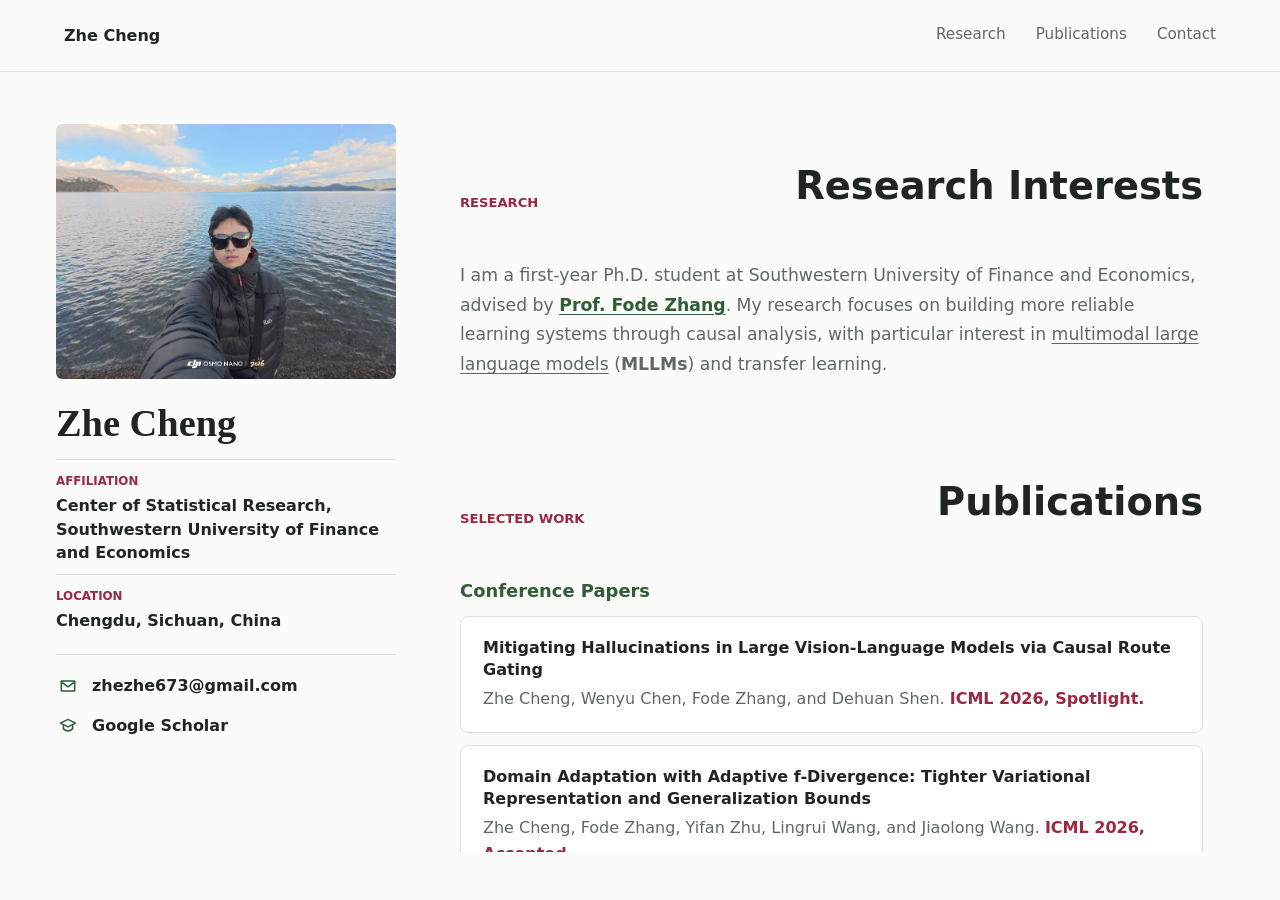
==== index.html @ ea68e7f3 "Use high-resolution profile photo cache key" ====
<!doctype html>
<html lang="en">
  <head>
    <meta charset="utf-8">
    <meta name="viewport" content="width=device-width, initial-scale=1">
    <meta
      name="description"
      content="Zhe Cheng, first-year Ph.D. student in Statistics at Southwestern University of Finance and Economics."
    >
    <title>Zhe Cheng | First-Year Statistics Ph.D. Student</title>
    <link rel="stylesheet" href="styles.css">
  </head>
  <body>
    <header class="site-header">
      <a class="brand" href="#top" aria-label="Zhe Cheng home">
        <span>Zhe Cheng</span>
      </a>
      <nav class="nav" aria-label="Primary navigation">
        <a href="#research">Research</a>
        <a href="#publications">Publications</a>
        <a href="#contact">Contact</a>
      </nav>
    </header>

    <div class="page-layout" id="top">
      <aside class="profile-sidebar" id="contact" aria-label="Profile and contact information">
        <div class="profile-card">
          <img class="profile-photo" src="assets/profile.jpg?v=20260520-hq" alt="Zhe Cheng">
          <h1 id="hero-title">Zhe Cheng</h1>

          <dl class="profile-info">
            <div>
              <dt>Affiliation</dt>
              <dd>Center of Statistical Research, Southwestern University of Finance and Economics</dd>
            </div>
            <div>
              <dt>Location</dt>
              <dd>Chengdu, Sichuan, China</dd>
            </div>
          </dl>

          <div class="profile-links" aria-label="Contact and profile links">
            <a class="profile-link" href="mailto:zhezhe673@gmail.com">
              <span class="link-icon" aria-hidden="true">
                <svg viewBox="0 0 24 24" focusable="false">
                  <path d="M4 6h16v12H4z"></path>
                  <path d="m4 7 8 6 8-6"></path>
                </svg>
              </span>
              <span>zhezhe673@gmail.com</span>
            </a>
            <a
              class="profile-link"
              href="https://scholar.google.com.pk/citations?hl=zh-CN&amp;user=y2R9KOwAAAAJ&amp;view_op=list_works&amp;sortby=pubdate"
            >
              <span class="link-icon" aria-hidden="true">
                <svg viewBox="0 0 24 24" focusable="false">
                  <path d="M12 4 3 8.5 12 13l9-4.5L12 4z"></path>
                  <path d="M6.5 11v4.5c1.7 1.6 3.5 2.4 5.5 2.4s3.8-.8 5.5-2.4V11"></path>
                </svg>
              </span>
              <span>Google Scholar</span>
            </a>
          </div>
        </div>
      </aside>

      <main class="content-main">
        <section class="section research-section" id="research" aria-labelledby="research-title">
          <div class="section-inner">
            <div class="section-heading">
              <p class="eyebrow">Research</p>
              <h2 id="research-title">Research Interests</h2>
            </div>

            <div class="research-panel">
              <p>
                I am a first-year Ph.D. student at Southwestern University of
                Finance and Economics, advised by
                <a href="https://fodezhang.github.io/">Prof. Fode Zhang</a>.
                My research focuses on building more reliable learning systems
                through causal analysis, with particular interest in
                <span class="underlined-term">multimodal large language models</span>
                (<strong>MLLMs</strong>) and transfer learning.
              </p>
            </div>
          </div>
        </section>

        <section class="section" id="publications" aria-labelledby="publications-title">
          <div class="section-inner">
            <div class="section-heading">
              <p class="eyebrow">Selected Work</p>
              <h2 id="publications-title">Publications</h2>
            </div>

          <div class="publication-group">
            <h3>Conference Papers</h3>
            <article class="publication">
              <p class="pub-title">
                Mitigating Hallucinations in Large Vision-Language Models via
                Causal Route Gating
              </p>
              <p class="pub-meta">
                Zhe Cheng, Wenyu Chen, Fode Zhang, and Dehuan Shen.
                <span>ICML 2026, Spotlight.</span>
              </p>
            </article>
            <article class="publication">
              <p class="pub-title">
                Domain Adaptation with Adaptive f-Divergence: Tighter
                Variational Representation and Generalization Bounds
              </p>
              <p class="pub-meta">
                Zhe Cheng, Fode Zhang, Yifan Zhu, Lingrui Wang, and Jiaolong Wang.
                <span>ICML 2026, Accepted.</span>
              </p>
            </article>
          </div>

          <div class="publication-group">
            <h3>Journal Articles</h3>
            <article class="publication">
              <p class="pub-title">
                Causality-Preserving Domain Generalization via Adaptive Fourier
                Mixup for RUL Prediction
              </p>
              <p class="pub-meta">
                Yifan Zhu, Wenyu Chen, Zhe Cheng, and Fode Zhang.
                <span>IEEE Transactions on Pattern Analysis and Machine Intelligence, 2026.</span>
              </p>
            </article>
            <article class="publication">
              <p class="pub-title">
                Order-Preserving Kernel Contrastive Learning With Applications
                to Cross-Domain RUL Prediction
              </p>
              <p class="pub-meta">
                Yifan Zhu, Fode Zhang, Wenyu Chen, Zhe Cheng, and Lijuan Shen.
                <span>IEEE Transactions on Reliability, 2026.</span>
              </p>
            </article>
            <article class="publication">
              <p class="pub-title">Randomized algorithms for tensor response regression</p>
              <p class="pub-meta">
                Zhe Cheng, X. Xu, Z. Song, et al.
                <span>Statistical Analysis and Data Mining: The ASA Data Science Journal, 2023.</span>
              </p>
            </article>
            <article class="publication">
              <p class="pub-title">
                Low tubal rank tensor completion based on singular value factors
              </p>
              <p class="pub-meta">
                Z. Song, X. Xu, Zhe Cheng, et al.
                <span>International Journal of Computer Mathematics, 2023.</span>
              </p>
            </article>
            <article class="publication">
              <p class="pub-title">
                Bayesian Variable Selection Based on the Tobit Quantile Regression Model
              </p>
              <p class="pub-meta">
                Weihua Zhao, Ling Wang, Zhe Cheng, et al.
                <span>Chinese Management Science, 2022.</span>
              </p>
            </article>
          </div>

          <div class="publication-group">
            <h3>Under Review</h3>
            <article class="publication">
              <p class="pub-title">
                When Does Rank Limit LoRA? A Local Dense-vs-Low-Rank Gap Diagnostic
              </p>
              <p class="pub-meta">Zhe Cheng, Zihao Song, and Fode Zhang. <span>2026.</span></p>
            </article>
            <article class="publication">
              <p class="pub-title">
                Reliability-Aware Information Bottleneck Adaptation for
                Cross-Domain Remaining Useful Life Prediction
              </p>
              <p class="pub-meta">Zhe Cheng, Fode Zhang, Yifan Zhu, and Hon Keung Tony Ng. <span>2025.</span></p>
            </article>
            <article class="publication">
              <p class="pub-title">
                Mitigating Distal Interference in Continual Learning through
                Locally Gated Kolmogorov&ndash;Arnold Networks
              </p>
              <p class="pub-meta">Zhe Cheng and Bin Liu. <span>2025.</span></p>
            </article>
            <article class="publication">
              <p class="pub-title">
                Distributionally Robust Domain Adversarial Generalization
                Approach Based on (f, Gamma)-Divergence
              </p>
              <p class="pub-meta">Jiaolong Wang, Fode Zhang, Linrui Wang, and Zhe Cheng. <span>2025.</span></p>
            </article>
          </div>
          </div>
        </section>

        <section class="section info-section" aria-labelledby="grants-title">
          <div class="section-inner">
            <div class="section-heading">
              <p class="eyebrow">Funding</p>
              <h2 id="grants-title">Research Grants</h2>
            </div>

            <div class="info-list">
              <article class="info-item">
                <p class="info-year">2025</p>
                <div>
                  <h3>Principal Investigator</h3>
                  <p>Fundamental Research Funds for the Central Universities (JBK2507005).</p>
                  <p class="muted">Causal Representation Learning for Cross-Domain RUL Prediction.</p>
                </div>
              </article>
            </div>
          </div>
        </section>

        <section class="section info-section" aria-labelledby="awards-title">
          <div class="section-inner">
            <div class="section-heading">
              <p class="eyebrow">Recognition</p>
              <h2 id="awards-title">Awards</h2>
            </div>

            <div class="info-list">
              <article class="info-item">
                <p class="info-year">2024</p>
                <div>
                  <h3>National Second Prize</h3>
                  <p>Huawei Cup Graduate Student Mathematical Modeling Competition.</p>
                </div>
              </article>
              <article class="info-item">
                <p class="info-year">2023</p>
                <div>
                  <h3>National Third Prize</h3>
                  <p>Huawei Cup Graduate Student Mathematical Modeling Competition.</p>
                </div>
              </article>
            </div>
          </div>
        </section>
      </main>
    </div>

  </body>
</html>
---- styles.css ----
:root {
  color-scheme: light;
  --ink: #1f2522;
  --muted: #5f6864;
  --line: #d9e3dd;
  --paper: #fbfcfa;
  --white: #ffffff;
  --green: #547d46;
  --green-dark: #315c36;
  --ruby: #9b2743;
  --gold: #c88a2f;
  --mint: #edf5ef;
  --rose: #f8eef1;
  --shadow: 0 20px 50px rgba(31, 37, 34, 0.08);
  --max: 1240px;
}

* {
  box-sizing: border-box;
}

html {
  scroll-behavior: smooth;
}

body {
  margin: 0;
  color: var(--ink);
  background: var(--paper);
  font-family:
    Inter, ui-sans-serif, system-ui, -apple-system, BlinkMacSystemFont, "Segoe UI",
    sans-serif;
  line-height: 1.6;
}

a {
  color: inherit;
  text-decoration: none;
}

.site-header {
  position: sticky;
  top: 0;
  z-index: 20;
  display: flex;
  align-items: center;
  justify-content: space-between;
  gap: 24px;
  min-height: 72px;
  padding: 14px clamp(20px, 5vw, 64px);
  background: rgba(251, 252, 250, 0.93);
  border-bottom: 1px solid rgba(217, 227, 221, 0.82);
  backdrop-filter: blur(16px);
}

.brand {
  display: inline-flex;
  align-items: center;
  gap: 10px;
  font-weight: 800;
}

.nav {
  display: flex;
  align-items: center;
  gap: clamp(14px, 3vw, 30px);
  color: var(--muted);
  font-size: 0.95rem;
}

.nav a {
  padding: 6px 0;
  border-bottom: 2px solid transparent;
}

.nav a:hover,
.nav a:focus-visible {
  color: var(--ink);
  border-color: var(--ruby);
}

.page-layout {
  display: grid;
  grid-template-columns: minmax(260px, 340px) minmax(0, 1fr);
  gap: clamp(34px, 5vw, 64px);
  max-width: var(--max);
  margin: 0 auto;
  padding: clamp(28px, 4vw, 48px) clamp(20px, 5vw, 36px)
    clamp(72px, 9vw, 112px);
  align-items: start;
}

.profile-sidebar,
.content-main {
  min-width: 0;
}

.profile-card {
  padding: 4px 0;
}

.profile-photo {
  display: block;
  width: 100%;
  aspect-ratio: 4 / 3;
  object-fit: cover;
  border-radius: 6px;
  margin-bottom: 26px;
}

.eyebrow {
  margin: 0 0 12px;
  color: var(--ruby);
  font-size: 0.82rem;
  font-weight: 800;
  letter-spacing: 0;
  text-transform: uppercase;
}

h1,
h2,
h3,
p {
  margin-top: 0;
}

h1 {
  margin-bottom: 18px;
  font-family: Georgia, "Times New Roman", serif;
  font-size: clamp(2.35rem, 3vw, 3rem);
  line-height: 0.95;
  letter-spacing: 0;
  overflow-wrap: break-word;
}

h2 {
  margin-bottom: 18px;
  font-size: clamp(1.8rem, 3vw, 2.6rem);
  line-height: 1.12;
  letter-spacing: 0;
}

h3 {
  margin-bottom: 10px;
  font-size: 1.03rem;
  line-height: 1.3;
  letter-spacing: 0;
}

.profile-info {
  display: grid;
  gap: 10px;
  margin: 18px 0 0;
  padding: 0;
}

.profile-info div {
  padding-top: 12px;
  border-top: 1px solid var(--line);
}

.profile-info dt {
  margin-bottom: 3px;
  color: var(--ruby);
  font-size: 0.74rem;
  font-weight: 850;
  letter-spacing: 0;
  text-transform: uppercase;
}

.profile-info dd {
  margin: 0;
  color: var(--ink);
  font-weight: 750;
  line-height: 1.45;
}

.profile-links {
  display: grid;
  gap: 14px;
  margin-top: 22px;
  padding-top: 18px;
  border-top: 1px solid var(--line);
}

.profile-link {
  display: grid;
  grid-template-columns: 24px minmax(0, 1fr);
  align-items: center;
  gap: 12px;
  color: var(--ink);
  font-weight: 800;
  overflow-wrap: anywhere;
}

.profile-link:hover,
.profile-link:focus-visible {
  color: var(--green-dark);
}

.link-icon {
  display: grid;
  width: 24px;
  height: 24px;
  place-items: center;
  color: var(--green-dark);
}

.link-icon svg {
  width: 20px;
  height: 20px;
  fill: none;
  stroke: currentColor;
  stroke-width: 1.8;
  stroke-linecap: round;
  stroke-linejoin: round;
}

.section {
  padding: clamp(24px, 4vw, 44px) 0 clamp(64px, 8vw, 96px);
}

.research-section {
  padding-bottom: clamp(34px, 5vw, 56px);
}

.section-soft {
  background: var(--white);
  border-block: 1px solid var(--line);
}

.section-inner {
  min-width: 0;
  max-width: var(--max);
  margin: 0 auto;
}

.section-heading {
  display: flex;
  align-items: end;
  justify-content: space-between;
  gap: 24px;
  margin-bottom: 34px;
}

.research-panel {
  max-width: 840px;
  padding: 2px 0 0;
}

.research-panel p {
  margin-bottom: 0;
  color: var(--muted);
  font-size: clamp(1.03rem, 1.35vw, 1.12rem);
  line-height: 1.72;
}

.research-panel a {
  color: var(--green-dark);
  font-weight: 850;
  text-decoration: underline;
  text-decoration-thickness: 1px;
  text-underline-offset: 3px;
}

.underlined-term {
  text-decoration: underline;
  text-decoration-thickness: 1px;
  text-underline-offset: 3px;
}

.publication-group {
  margin-top: 38px;
}

.publication-group h3 {
  margin-bottom: 14px;
  color: var(--green-dark);
  font-size: 1.12rem;
}

.publication {
  padding: 20px 22px;
  background: var(--white);
  border: 1px solid var(--line);
  border-radius: 8px;
}

.publication + .publication {
  margin-top: 12px;
}

.pub-title {
  margin-bottom: 6px;
  color: var(--ink);
  font-weight: 850;
  line-height: 1.35;
}

.pub-meta {
  margin-bottom: 0;
  color: var(--muted);
}

.pub-meta span {
  color: var(--ruby);
  font-weight: 750;
}

.info-section {
  padding-top: 0;
}

.info-list {
  border-top: 1px solid var(--line);
}

.info-item {
  display: grid;
  grid-template-columns: 100px minmax(0, 1fr);
  gap: 28px;
  padding: 22px 0;
  border-bottom: 1px solid var(--line);
}

.info-year {
  margin-bottom: 0;
  color: var(--ruby);
  font-weight: 850;
}

.info-item h3 {
  margin-bottom: 6px;
  font-size: 1.05rem;
}

.info-item p {
  margin-bottom: 4px;
}

.muted {
  color: var(--muted);
}

:focus-visible {
  outline: 3px solid rgba(200, 138, 47, 0.72);
  outline-offset: 3px;
}

@media (min-width: 901px) {
  html,
  body {
    height: 100%;
    overflow: hidden;
  }

  .page-layout {
    height: calc(100vh - 72px);
    overflow: hidden;
    padding-bottom: clamp(28px, 4vw, 48px);
  }

  .profile-sidebar {
    height: 100%;
  }

  .profile-card {
    height: 100%;
  }

  .content-main {
    height: 100%;
    overflow-y: auto;
    padding-right: 6px;
    scrollbar-gutter: stable;
  }
}

@media (max-width: 900px) {
  .site-header {
    align-items: flex-start;
    flex-direction: column;
    gap: 12px;
  }

  .nav {
    width: 100%;
    overflow-x: auto;
    padding-bottom: 4px;
  }

  .page-layout {
    grid-template-columns: 1fr;
  }
}

@media (max-width: 620px) {
  .site-header {
    padding: 12px 18px;
  }

  .page-layout {
    padding-inline: 18px;
  }

  h1 {
    font-size: clamp(2.65rem, 13vw, 3.45rem);
  }

  .profile-card {
    padding: 18px;
  }

  .publication {
    padding: 18px;
  }

  .info-item {
    grid-template-columns: 1fr;
    gap: 6px;
  }
}
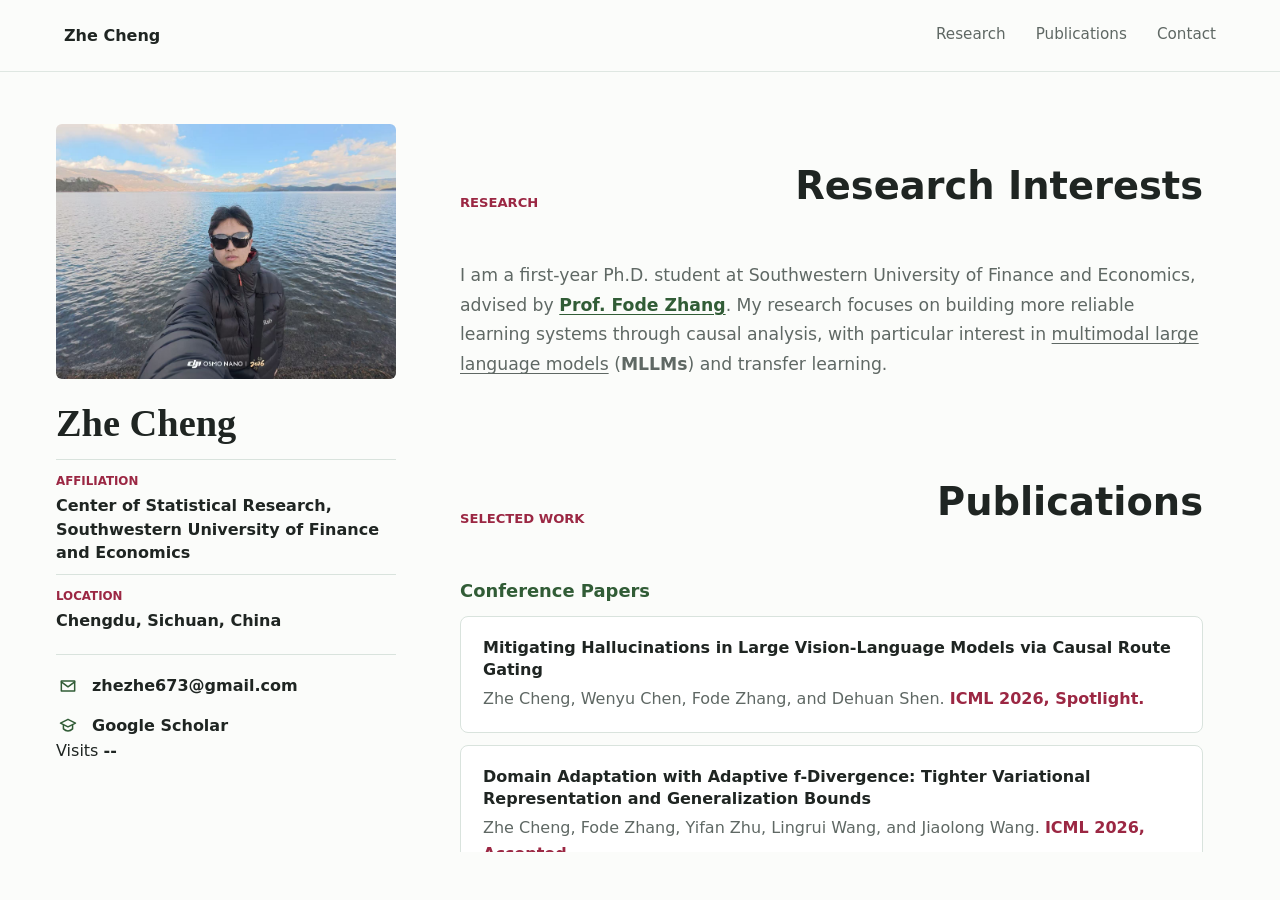
==== commit 6782a540: "Add minimal visit counter" ====
--- a/index.html
+++ b/index.html
@@ -9,6 +9,7 @@
     >
     <title>Zhe Cheng | First-Year Statistics Ph.D. Student</title>
     <link rel="stylesheet" href="styles.css">
+    <script defer src="https://busuanzi.ibruce.info/busuanzi/2.3/busuanzi.pure.mini.js"></script>
   </head>
   <body>
     <header class="site-header">
@@ -62,6 +63,11 @@
               <span>Google Scholar</span>
             </a>
           </div>
+
+          <div class="visit-counter" id="busuanzi_container_site_pv" aria-label="Site visits">
+            <span>Visits</span>
+            <strong id="busuanzi_value_site_pv">--</strong>
+          </div>
         </div>
       </aside>
 
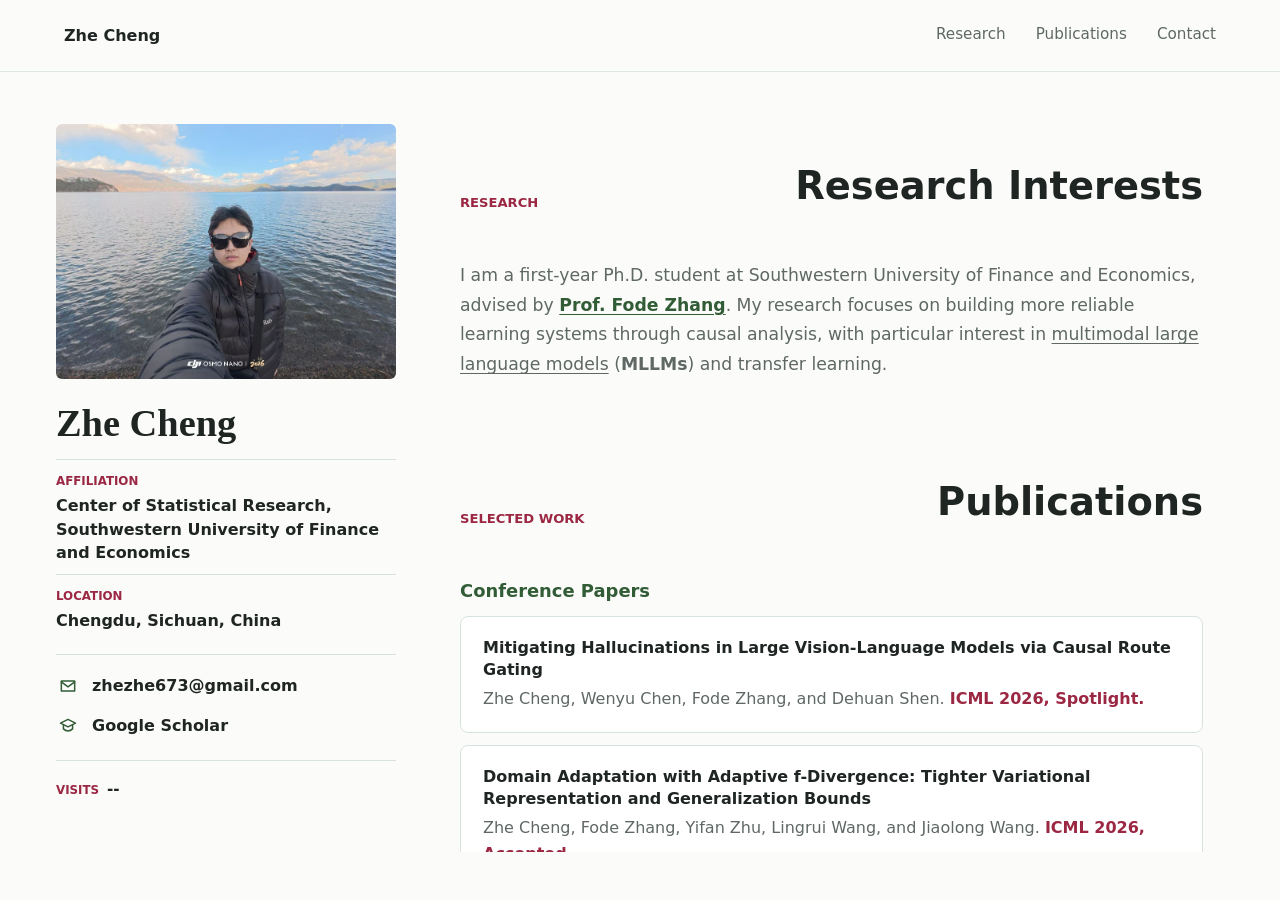
==== commit 591b52c0: "Bust stylesheet cache for visit counter" ====
--- a/index.html
+++ b/index.html
@@ -8,7 +8,7 @@
       content="Zhe Cheng, first-year Ph.D. student in Statistics at Southwestern University of Finance and Economics."
     >
     <title>Zhe Cheng | First-Year Statistics Ph.D. Student</title>
-    <link rel="stylesheet" href="styles.css">
+    <link rel="stylesheet" href="styles.css?v=20260520-counter">
     <script defer src="https://busuanzi.ibruce.info/busuanzi/2.3/busuanzi.pure.mini.js"></script>
   </head>
   <body>
--- a/styles.css
+++ b/styles.css
@@ -216,6 +216,30 @@
   stroke-linejoin: round;
 }
 
+.visit-counter {
+  display: flex;
+  gap: 8px;
+  align-items: baseline;
+  margin-top: 22px;
+  padding-top: 16px;
+  border-top: 1px solid var(--line);
+  color: var(--muted);
+  font-size: 0.86rem;
+}
+
+.visit-counter span {
+  color: var(--ruby);
+  font-size: 0.74rem;
+  font-weight: 850;
+  text-transform: uppercase;
+}
+
+.visit-counter strong {
+  color: var(--ink);
+  font-size: 0.95rem;
+  font-weight: 800;
+}
+
 .section {
   padding: clamp(24px, 4vw, 44px) 0 clamp(64px, 8vw, 96px);
 }
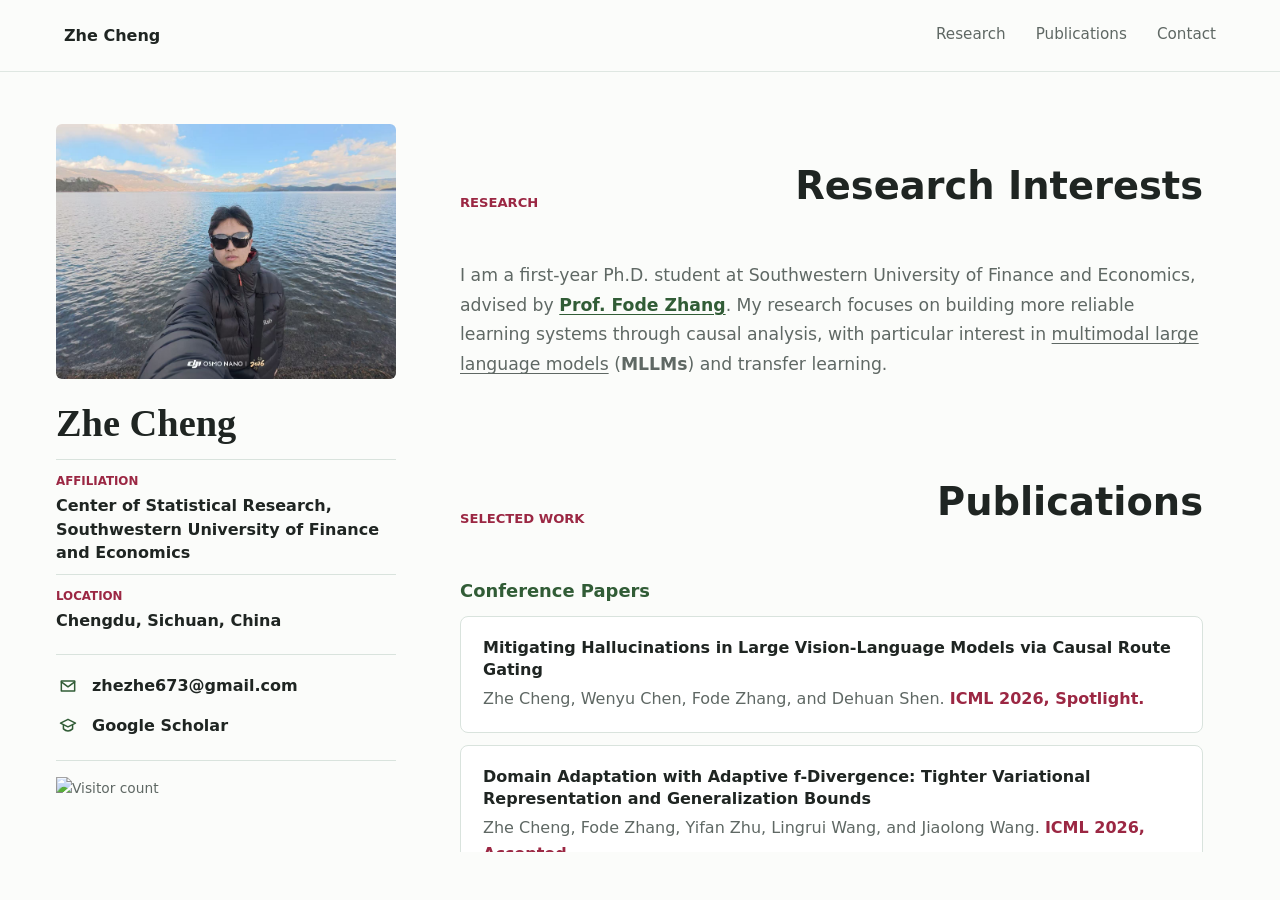
==== commit 1afa95b2: "Use static visitor badge" ====
--- a/index.html
+++ b/index.html
@@ -8,8 +8,7 @@
       content="Zhe Cheng, first-year Ph.D. student in Statistics at Southwestern University of Finance and Economics."
     >
     <title>Zhe Cheng | First-Year Statistics Ph.D. Student</title>
-    <link rel="stylesheet" href="styles.css?v=20260520-counter">
-    <script defer src="https://busuanzi.ibruce.info/busuanzi/2.3/busuanzi.pure.mini.js"></script>
+    <link rel="stylesheet" href="styles.css?v=20260520-counter2">
   </head>
   <body>
     <header class="site-header">
@@ -64,9 +63,11 @@
             </a>
           </div>
 
-          <div class="visit-counter" id="busuanzi_container_site_pv" aria-label="Site visits">
-            <span>Visits</span>
-            <strong id="busuanzi_value_site_pv">--</strong>
+          <div class="visit-counter" aria-label="Site visits">
+            <img
+              src="https://visitor-badge.laobi.icu/badge?page_id=zhezhe673.github.io&amp;left_text=Visits"
+              alt="Visitor count"
+            >
           </div>
         </div>
       </aside>
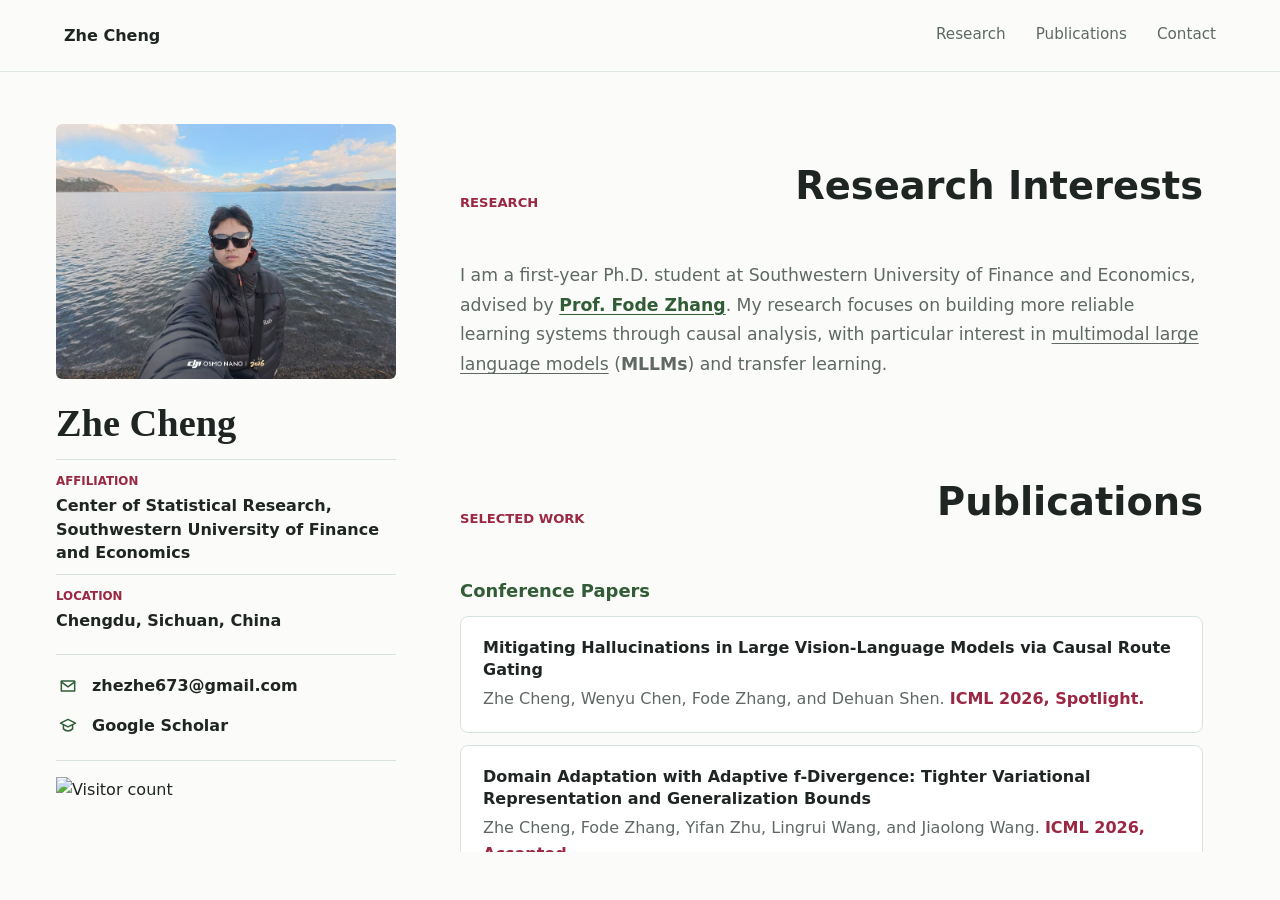
==== commit 66a9213a: "Add search metadata" ====
--- a/index.html
+++ b/index.html
@@ -7,7 +7,17 @@
       name="description"
       content="Zhe Cheng, first-year Ph.D. student in Statistics at Southwestern University of Finance and Economics."
     >
+    <meta name="robots" content="index, follow">
+    <meta property="og:title" content="Zhe Cheng">
+    <meta
+      property="og:description"
+      content="First-year Ph.D. student in Statistics at Southwestern University of Finance and Economics."
+    >
+    <meta property="og:type" content="website">
+    <meta property="og:url" content="https://zhezhe673.github.io/">
+    <meta property="og:image" content="https://zhezhe673.github.io/assets/profile.jpg">
     <title>Zhe Cheng | First-Year Statistics Ph.D. Student</title>
+    <link rel="canonical" href="https://zhezhe673.github.io/">
     <link rel="stylesheet" href="styles.css?v=20260520-counter2">
   </head>
   <body>
--- a/styles.css
+++ b/styles.css
@@ -217,27 +217,15 @@
 }
 
 .visit-counter {
-  display: flex;
-  gap: 8px;
-  align-items: baseline;
   margin-top: 22px;
   padding-top: 16px;
   border-top: 1px solid var(--line);
-  color: var(--muted);
-  font-size: 0.86rem;
-}
-
-.visit-counter span {
-  color: var(--ruby);
-  font-size: 0.74rem;
-  font-weight: 850;
-  text-transform: uppercase;
-}
-
-.visit-counter strong {
-  color: var(--ink);
-  font-size: 0.95rem;
-  font-weight: 800;
+}
+
+.visit-counter img {
+  display: block;
+  width: auto;
+  height: 20px;
 }
 
 .section {
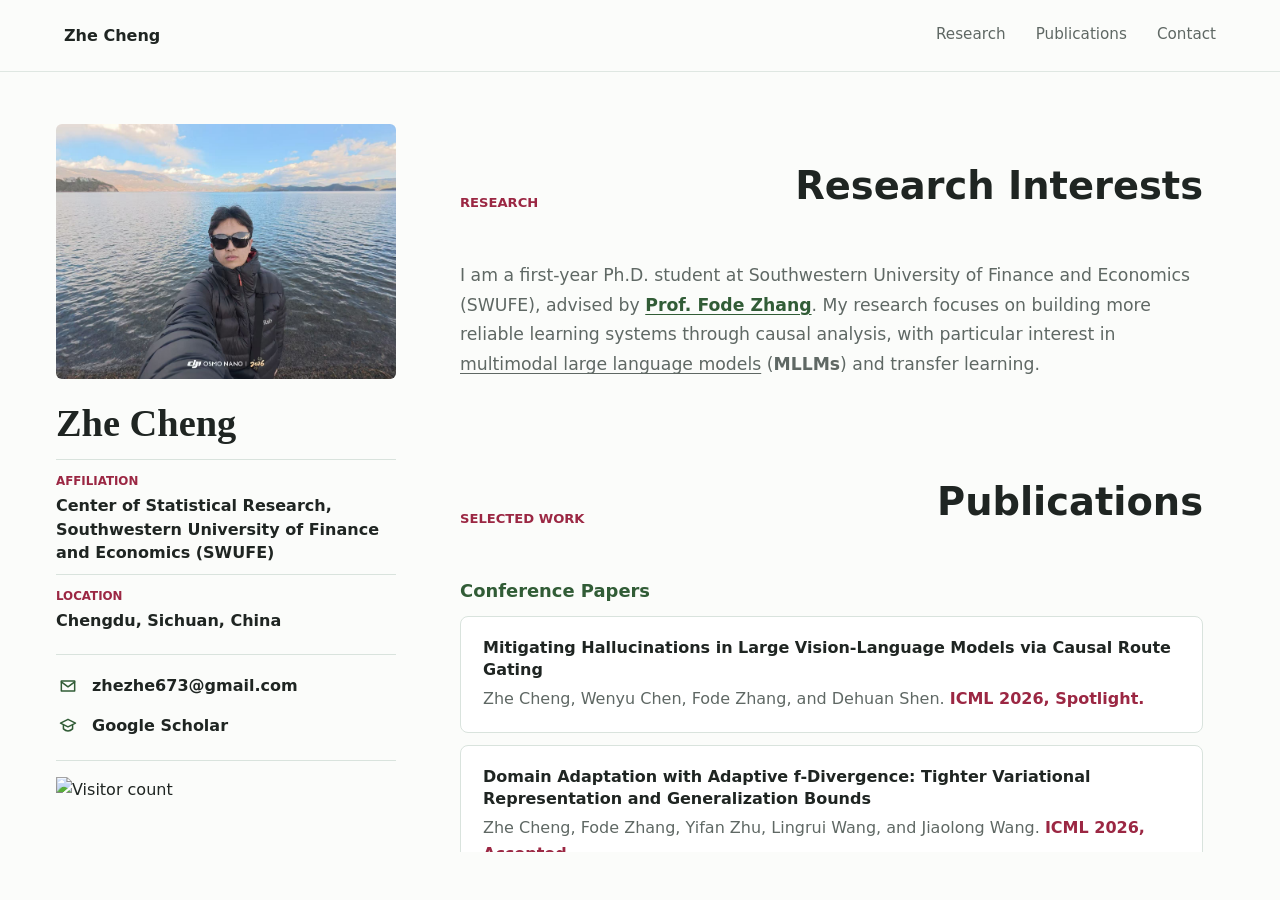
==== commit 2f8f50ea: "Add SWUFE abbreviation" ====
--- a/index.html
+++ b/index.html
@@ -5,20 +5,31 @@
     <meta name="viewport" content="width=device-width, initial-scale=1">
     <meta
       name="description"
-      content="Zhe Cheng, first-year Ph.D. student in Statistics at Southwestern University of Finance and Economics."
+      content="Zhe Cheng's academic homepage, including research interests, publications, and contact information."
     >
     <meta name="robots" content="index, follow">
     <meta property="og:title" content="Zhe Cheng">
     <meta
       property="og:description"
-      content="First-year Ph.D. student in Statistics at Southwestern University of Finance and Economics."
+      content="Academic homepage of Zhe Cheng, Ph.D. student in Statistics at Southwestern University of Finance and Economics (SWUFE)."
     >
     <meta property="og:type" content="website">
+    <meta property="og:site_name" content="Zhe Cheng">
     <meta property="og:url" content="https://zhezhe673.github.io/">
     <meta property="og:image" content="https://zhezhe673.github.io/assets/profile.jpg">
-    <title>Zhe Cheng | First-Year Statistics Ph.D. Student</title>
+    <title>Zhe Cheng | Academic Homepage</title>
     <link rel="canonical" href="https://zhezhe673.github.io/">
+    <link rel="icon" type="image/svg+xml" href="/assets/favicon.svg">
     <link rel="stylesheet" href="styles.css?v=20260520-counter2">
+    <script type="application/ld+json">
+      {
+        "@context": "https://schema.org",
+        "@type": "WebSite",
+        "name": "Zhe Cheng",
+        "alternateName": "Zhe Cheng Academic Homepage",
+        "url": "https://zhezhe673.github.io/"
+      }
+    </script>
   </head>
   <body>
     <header class="site-header">
@@ -41,7 +52,7 @@
           <dl class="profile-info">
             <div>
               <dt>Affiliation</dt>
-              <dd>Center of Statistical Research, Southwestern University of Finance and Economics</dd>
+              <dd>Center of Statistical Research, Southwestern University of Finance and Economics (SWUFE)</dd>
             </div>
             <div>
               <dt>Location</dt>
@@ -93,7 +104,7 @@
             <div class="research-panel">
               <p>
                 I am a first-year Ph.D. student at Southwestern University of
-                Finance and Economics, advised by
+                Finance and Economics (SWUFE), advised by
                 <a href="https://fodezhang.github.io/">Prof. Fode Zhang</a>.
                 My research focuses on building more reliable learning systems
                 through causal analysis, with particular interest in
